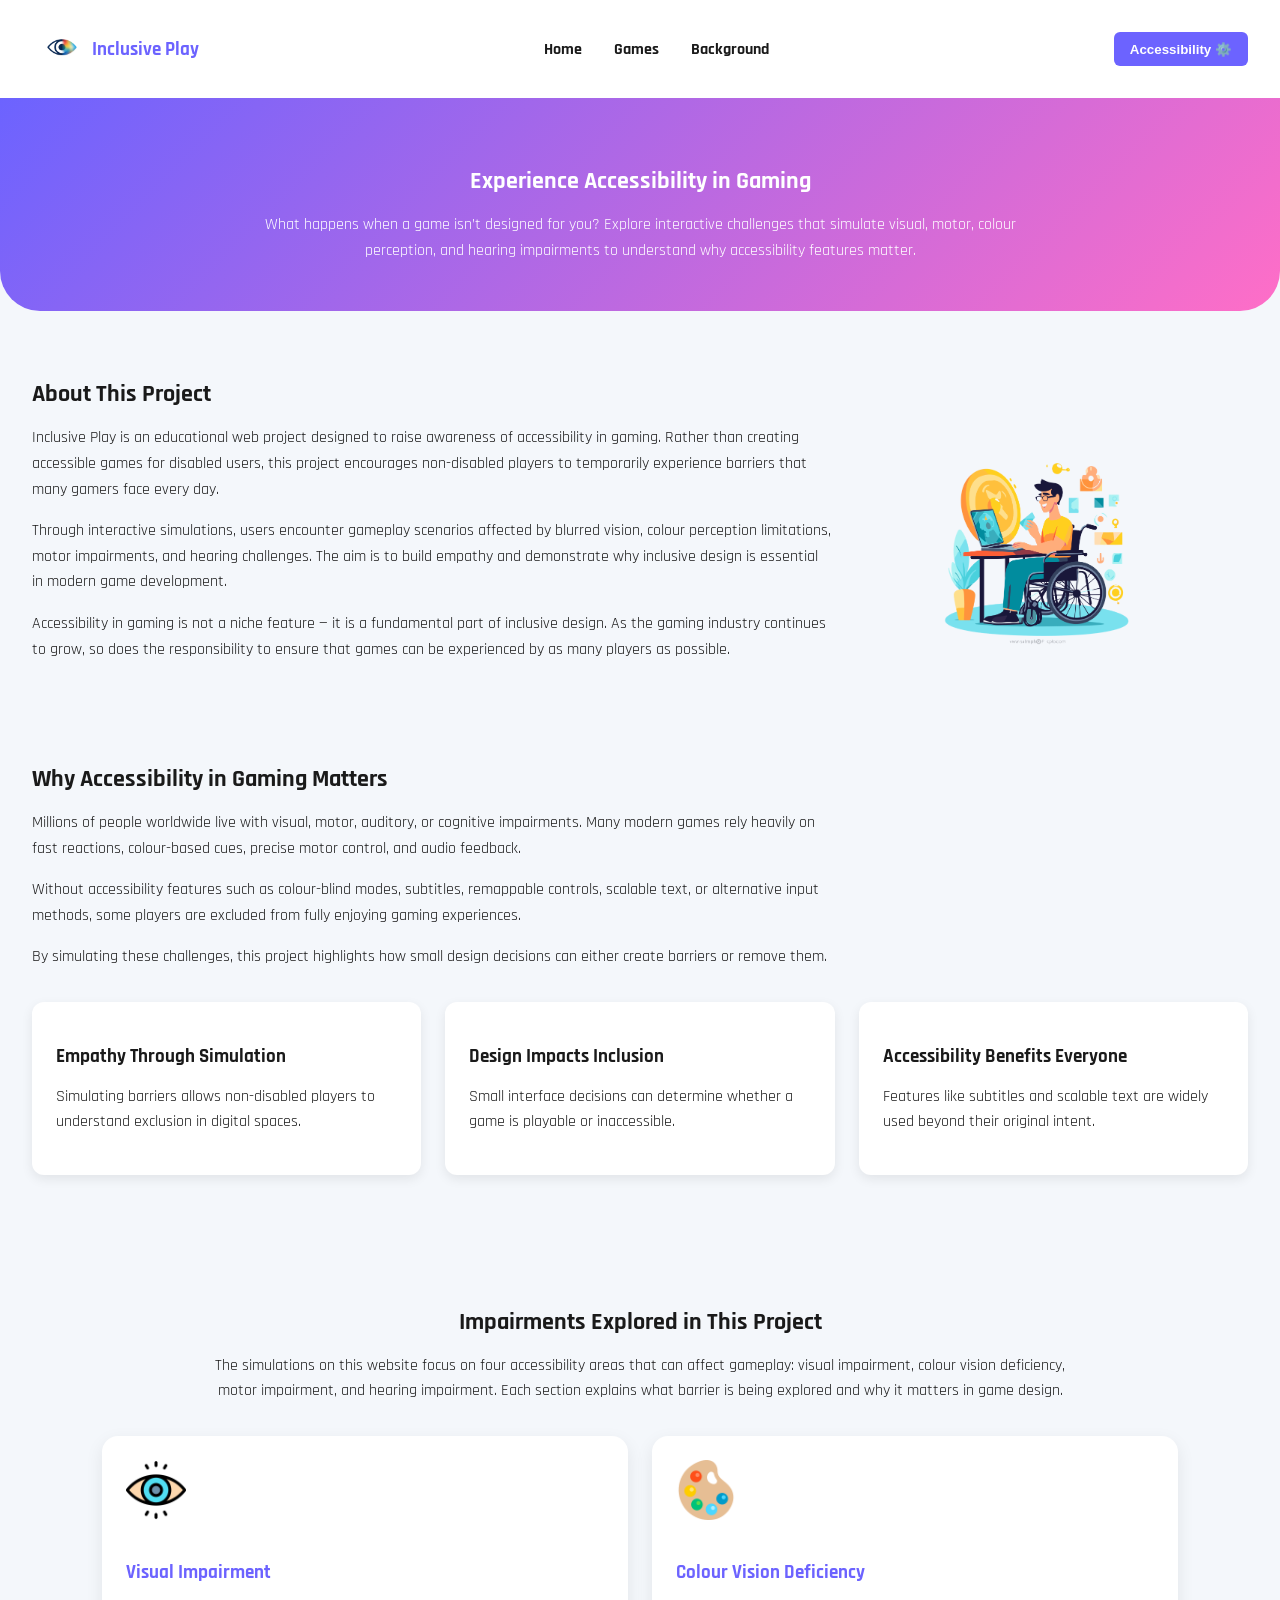
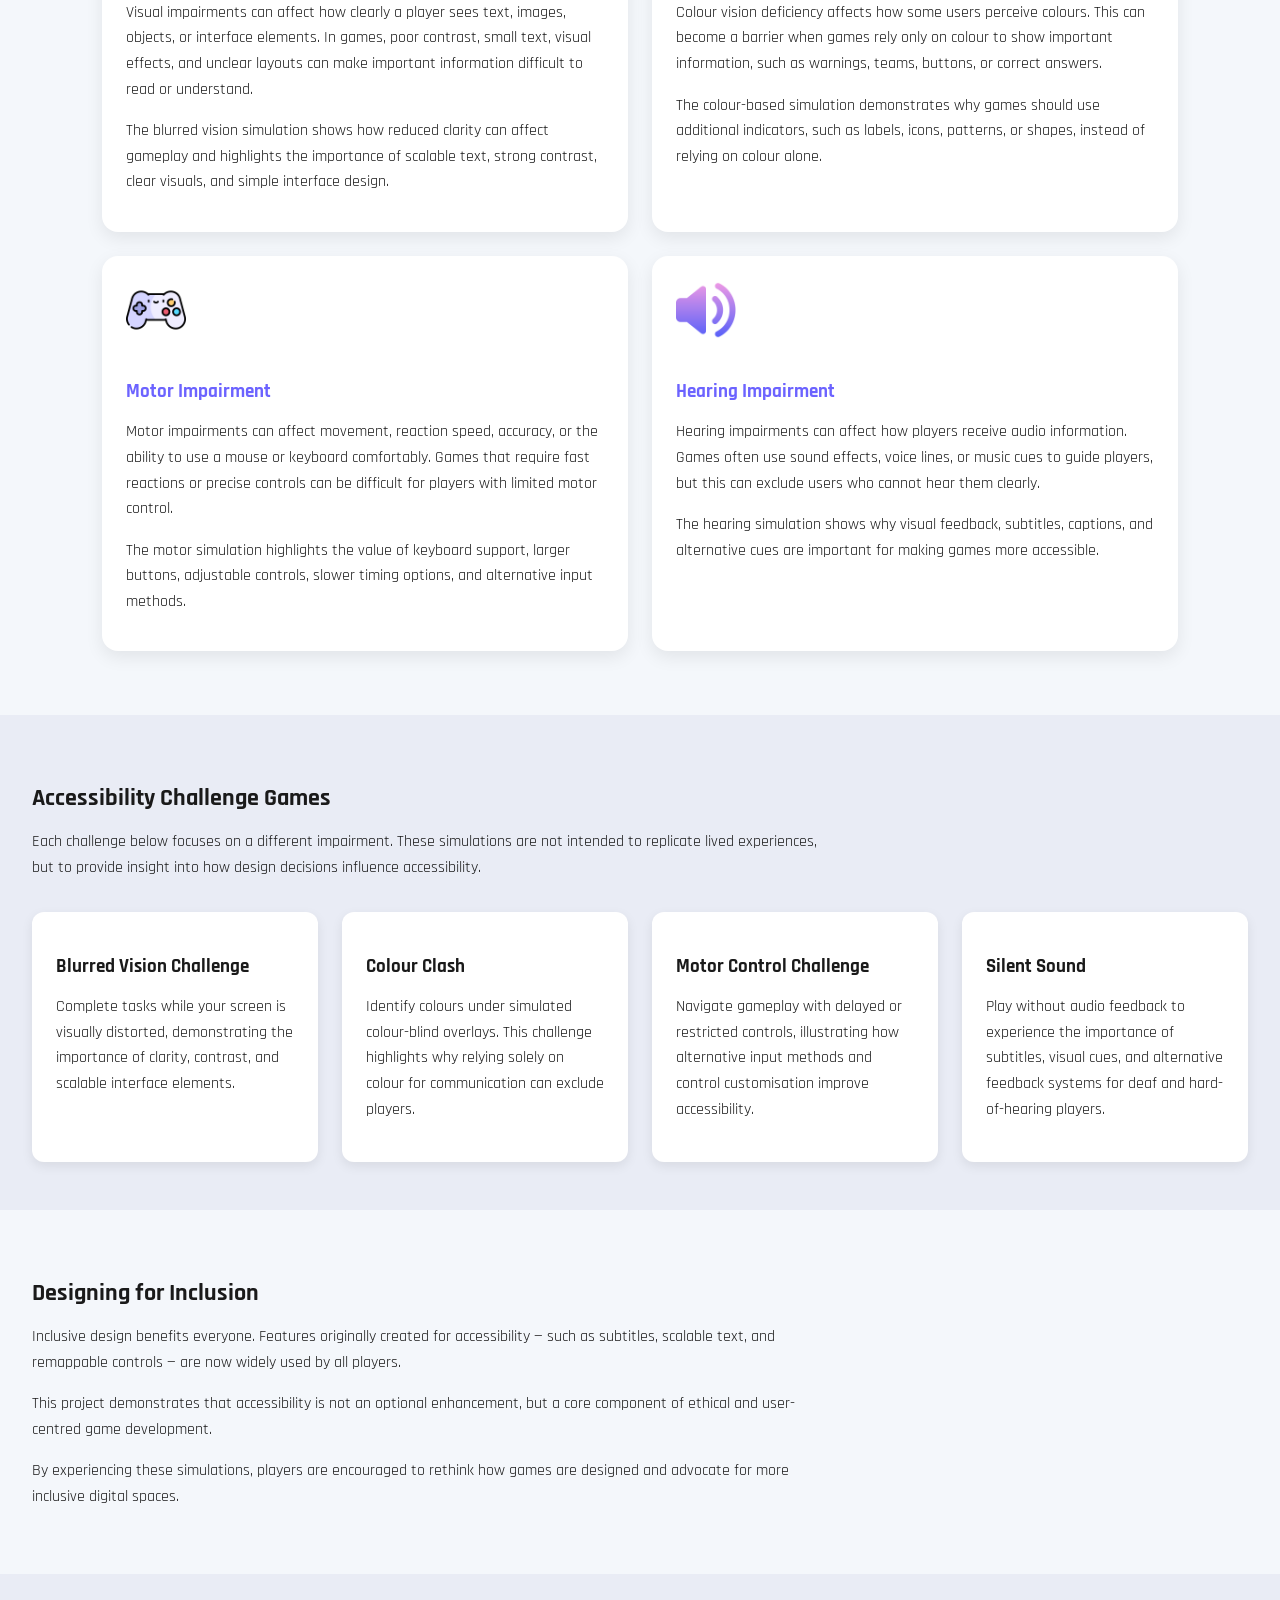
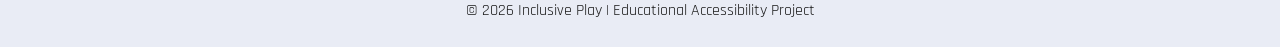
==== index.html @ 2feca3db "Add files via upload" ====
<!DOCTYPE html>
<html lang="en">
<head>
<meta charset="UTF-8">
<title>Inclusive Play</title>
<meta name="viewport" content="width=device-width, initial-scale=1.0">

<link href="https://fonts.googleapis.com/css2?family=Atkinson+Hyperlegible:wght@400;700&family=Rajdhani:wght@400;600&family=Share+Tech+Mono&display=swap" rel="stylesheet">

<link rel="icon" type="image/png" href="images/inclusive play.png">
<link rel="stylesheet" href="css/homepage.css">
</head>


<body>

<div id="scrollProgress"></div>

<a href="#mainContent" class="skip-link">Skip to main content</a>



<!-- Navbar -->

<header class="navbar">

<div class="logo">
    <img src="images/inclusive play.png" alt="Inclusive Play logo">
    <span>Inclusive Play</span>
</div>

<nav aria-label="Main Navigation">
<ul>
<li><a href="index.html" class="active">Home</a></li>
<li><a href="html/games.html">Games</a></li>
<li><a href=".//html/background.html">Background</a></li>
</ul>
</nav>

<!-- Accessibility -->
<div class="accessibility-container">

<button id="accessBtn" aria-expanded="false">
Accessibility ⚙️
</button>

<div id="accessMenu" class="access-menu" role="menu" aria-hidden="true">

<label for="themeSelect">Theme</label>
<select id="themeSelect">
    <option value="default">Playful (Default)</option>
    <option value="dark">Playful (Dark)</option>
    <option value="soft">Soft Professional (Light)</option>
    <option value="soft-dark">Soft Professional (Dark)</option>
    <option value="calm">Calm Mint (Light)</option>
    <option value="calm-dark">Calm Mint (Dark)</option>
</select>

<label for="fontSelect">Font Style</label>
<select id="fontSelect">
<option value="rajdhani">Modern Tech (Default)</option>
<option value="atkinson">Dyslexia Friendly</option>
<option value="sharetech">Terminal</option>
</select>


<label>Font Size</label>
<button onclick="changeFontSize(1)">Increase</button>
<button onclick="changeFontSize(-1)">Decrease</button>
<div id="fontStatus" aria-live="polite" style="position:absolute; left:-9999px;"></div>


<label for="cbSelect">Colour Blind Mode</label>
<select id="cbSelect">
<option value="none">None</option>
<option value="protanopia">Protanopia</option>
<option value="deuteranopia">Deuteranopia</option>
<option value="tritanopia">Tritanopia</option>
</select>

<label>
  <input type="checkbox" id="highContrast">
  High Contrast Mode
</label>


<label>
  <input type="checkbox" id="keyboardMode">
  High Visibility Focus Mode
</label>

<hr>

<button id="resetBtn">Return to Default</button>

</div>
</div>

</header>

<!-- Main Content -->

<main id="mainContent">

<!-- HERO -->
<section class="hero">

<div class="hero-text">
<h1>Experience Accessibility in Gaming</h1>

<p>
What happens when a game isn’t designed for you? 
Explore interactive challenges that simulate visual, motor,
colour perception, and hearing impairments to understand
why accessibility features matter.
</p>
</div>
</section>

<!-- About -->
<section class="about">
<h2>About This Project</h2>

<p>
Inclusive Play is an educational web project designed to raise
awareness of accessibility in gaming. Rather than creating
accessible games for disabled users, this project encourages
non-disabled players to temporarily experience barriers that
many gamers face every day.
</p>

<p>
Through interactive simulations, users encounter gameplay
scenarios affected by blurred vision, colour perception
limitations, motor impairments, and hearing challenges.
The aim is to build empathy and demonstrate why inclusive
design is essential in modern game development.
</p>

<p>
Accessibility in gaming is not a niche feature — it is a
fundamental part of inclusive design. As the gaming industry
continues to grow, so does the responsibility to ensure that
games can be experienced by as many players as possible.
</p>

<div class="about-image">
<img src="images/hero.png" alt="Gaming accessibility illustration">
</div>

</section>


<!-- Background -->
<section class="background">
<h2>Why Accessibility in Gaming Matters</h2>

<p>
Millions of people worldwide live with visual, motor,
auditory, or cognitive impairments. Many modern games
rely heavily on fast reactions, colour-based cues,
precise motor control, and audio feedback.
</p>

<p>
Without accessibility features such as colour-blind modes,
subtitles, remappable controls, scalable text, or alternative
input methods, some players are excluded from fully enjoying
gaming experiences.
</p>

<p>
By simulating these challenges, this project highlights
how small design decisions can either create barriers
or remove them.
</p>

<div class="why-points">
    <div class="why-item">
        <h3>Empathy Through Simulation</h3>
        <p>Simulating barriers allows non-disabled players to understand exclusion in digital spaces.</p>
    </div>

    <div class="why-item">
        <h3>Design Impacts Inclusion</h3>
        <p>Small interface decisions can determine whether a game is playable or inaccessible.</p>
    </div>

    <div class="why-item">
        <h3>Accessibility Benefits Everyone</h3>
        <p>Features like subtitles and scalable text are widely used beyond their original intent.</p>
    </div>
</div>


</section>

<!-- Impairment Information -->
<section class="impairments">
<h2>Impairments Explored in This Project</h2>

<p>
The simulations on this website focus on four accessibility areas that can affect gameplay:
visual impairment, colour vision deficiency, motor impairment, and hearing impairment.
Each section explains what barrier is being explored and why it matters in game design.
</p>

<div class="impairment-grid">

<div class="impairment-card">
    <img src="images/eye.png" alt="" class="impairment-icon">
<h3>Visual Impairment</h3>
<p>
Visual impairments can affect how clearly a player sees text, images, objects, or interface
elements. In games, poor contrast, small text, visual effects, and unclear layouts can make
important information difficult to read or understand.
</p>
<p>
The blurred vision simulation shows how reduced clarity can affect gameplay and highlights
the importance of scalable text, strong contrast, clear visuals, and simple interface design.
</p>
</div>

<div class="impairment-card">
    <img src="images/palette.png" alt="" class="impairment-icon">
<h3>Colour Vision Deficiency</h3>
<p>
Colour vision deficiency affects how some users perceive colours. This can become a barrier
when games rely only on colour to show important information, such as warnings, teams,
buttons, or correct answers.
</p>
<p>
The colour-based simulation demonstrates why games should use additional indicators,
such as labels, icons, patterns, or shapes, instead of relying on colour alone.
</p>
</div>

<div class="impairment-card">
    <img src="images/game-controller.png" alt="" class="impairment-icon">
<h3>Motor Impairment</h3>
<p>
Motor impairments can affect movement, reaction speed, accuracy, or the ability to use a
mouse or keyboard comfortably. Games that require fast reactions or precise controls can
be difficult for players with limited motor control.
</p>
<p>
The motor simulation highlights the value of keyboard support, larger buttons, adjustable
controls, slower timing options, and alternative input methods.
</p>
</div>

<div class="impairment-card">
    <img src="images/sound.png" alt="" class="impairment-icon">
<h3>Hearing Impairment</h3>
<p>
Hearing impairments can affect how players receive audio information. Games often use
sound effects, voice lines, or music cues to guide players, but this can exclude users who
cannot hear them clearly.
</p>
<p>
The hearing simulation shows why visual feedback, subtitles, captions, and alternative cues
are important for making games more accessible.
</p>
</div>

</div>
</section>

<!-- Games -->
<section class="games">
<h2>Accessibility Challenge Games</h2>

<p>
Each challenge below focuses on a different impairment.
These simulations are not intended to replicate lived experiences,
but to provide insight into how design decisions influence accessibility.
</p>

<div class="game-grid">

<a class="game-card" href="../html/games.html">
<h3>Blurred Vision Challenge</h3>
<p>
Complete tasks while your screen is visually distorted,
demonstrating the importance of clarity, contrast,
and scalable interface elements.
</p>
</a>

<a class="game-card" href="../html/games.html">
<h3>Colour Clash</h3>
<p>
Identify colours under simulated colour-blind overlays.
This challenge highlights why relying solely on colour
for communication can exclude players.
</p>
</a>

<a class="game-card" href="../html/games.html">
<h3>Motor Control Challenge</h3>
<p>
Navigate gameplay with delayed or restricted controls,
illustrating how alternative input methods and
control customisation improve accessibility.
</p>
</a>

<a class="game-card" href="../html/games.html">
<h3>Silent Sound</h3>
<p>
Play without audio feedback to experience the importance
of subtitles, visual cues, and alternative feedback systems
for deaf and hard-of-hearing players.
</p>
</a>

</div>

</section>

<!-- Reflection-->
<section class="reflection">
<h2>Designing for Inclusion</h2>

<p>
Inclusive design benefits everyone. Features originally
created for accessibility — such as subtitles, scalable text,
and remappable controls — are now widely used by all players.
</p>

<p>
This project demonstrates that accessibility is not an
optional enhancement, but a core component of ethical
and user-centred game development.
</p>

<p>
By experiencing these simulations, players are encouraged
to rethink how games are designed and advocate for more
inclusive digital spaces.
</p>

</section>

</main>

<!-- Footer -->

<footer>
<p>© 2026 Inclusive Play | Educational Accessibility Project</p>
</footer>

<!-- Colour Blind Filters -->

<svg width="0" height="0" style="position:absolute">

<filter id="protanopia">
<feColorMatrix type="matrix"
values="0.567,0.433,0,0,0
        0.558,0.442,0,0,0
        0,0.242,0.758,0,0
        0,0,0,1,0"/>
</filter>

<filter id="deuteranopia">
<feColorMatrix type="matrix"
values="0.625,0.375,0,0,0
        0.7,0.3,0,0,0
        0,0.3,0.7,0,0
        0,0,0,1,0"/>
</filter>

<filter id="tritanopia">
<feColorMatrix type="matrix"
values="0.95,0.05,0,0,0
        0,0.433,0.567,0,0
        0,0.475,0.525,0,0
        0,0,0,1,0"/>
</filter>

</svg>

<script src="js/homepage.js"></script>


</body>
</html>
---- css/homepage.css ----
/* Root Variables */

:root {
    --bg-color: #f4f7fb;
    --primary-color: #6c63ff;
    --secondary-color: #ff6ec7;
    --text-color: #1a1a1a;
    --card-bg: #ffffff;
    --nav-bg: #ffffff;
    --footer-bg: #e9ecf5;

    --main-font: 'Rajdhani', sans-serif;
}

/* Global */

body {
    margin: 0;
    padding: 0;
    font-family: var(--main-font);
    background-color: var(--bg-color);
    color: var(--text-color);
    transition: all 0.3s ease;
}

h1, h2, h3 {
    font-weight: 700;
    margin-bottom: 1rem;
}

p {
    line-height: 1.6;
    max-width: 800px;
}

/* Scroll Progress Bar */
#scrollProgress {
    position: fixed;
    top: 0;
    left: 0;
    height: 4px;
    width: 0%;
    background: linear-gradient(90deg, var(--primary-color), var(--secondary-color));
    z-index: 9999;
    transition: width 0.2s ease;
}

/* Navbar */

.navbar {
    display: flex;
    justify-content: space-between;
    align-items: center;
    padding: 1.2rem 2rem;
    background-color: var(--nav-bg);
    box-shadow: 0 2px 10px rgba(0, 0, 0, 0.38);
    overflow: visible;
}

.logo {
    font-weight: 700;
    font-size: 1.5rem;
    color: var(--primary-color);
}

.navbar ul {
    list-style: none;
    display: flex;
    gap: 2rem;
    margin: 0;
    padding: 0;
}

.navbar a {
    text-decoration: none;
    color: var(--text-color);
    font-weight: 700;
    position: relative;
    display: inline-block;
    transition: all 0.3s ease;
}

/* Animated underline */
.navbar a::after {
    content: "";
    position: absolute;
    left: 0;
    bottom: -5px;
    width: 0%;
    height: 3px;
    background-color: var(--primary-color);
    transition: width 0.3s ease;
}

.navbar a:hover::after {
    width: 100%;
}

.navbar a:hover {
    transform: translateY(-2px);
    color: var(--primary-color);
}

.logo {
    display: flex;
    align-items: center;
    gap: 0rem;
    font-weight: 700;
    font-size: 1.2rem;
}

.logo img {
    width: 60px;
    height: 60px;
    object-fit: contain;
}

/* Accessibility Dropdown */
.accessibility-container {
    position: relative;
}

#accessBtn {
    padding: 0.6rem 1rem;
    border: none;
    background-color: var(--primary-color);
    color: white;
    font-weight: 600;
    cursor: pointer;
    border-radius: 6px;
    transition: background-color 0.3s ease, transform 0.2s ease;
}

#accessBtn:hover {
    background-color: var(--secondary-color);
    transform: translateY(-2px);
}

/* Dropdown Menu */
.access-menu {
    position: absolute;
    right: 0;
    top: 120%;
    background-color: var(--card-bg);
    padding: 1rem;
    width: 220px;
    border-radius: 8px;
    box-shadow: 0 5px 20px rgba(0,0,0,0.1);
    display: flex;
    flex-direction: column;
    gap: 0.5rem;
    z-index: 9999;

    /* Animation properties */
    max-height: 0;
    opacity: 0;
    overflow: hidden;
    transition: max-height 0.4s ease, opacity 0.4s ease;
}

/* Show dropdown */
.access-menu.show {
    max-height: 1000px; 
    opacity: 1;
}

/* Dropdown items */
.access-menu select,
.access-menu button {
    padding: 0.4rem;
    font-family: inherit;
    border-radius: 4px;
    border: none;
    cursor: pointer;
    transition: all 0.3s ease;
}

.high-contrast {
  filter: contrast(200%) brightness(120%);
}

/* Select stays neutral but theme-aware */
.access-menu select {
    background-color: var(--card-bg);
    color: var(--text-color);
    border: 1px solid #ccc;
}

/* Increase / Decrease buttons themed */
.access-menu button {
    background-color: var(--secondary-color);
    color: white;
}

/* Reset button themed */
#resetBtn {
    background-color: var(--primary-color);
    color: white;
}

/* Hover animation for buttons & select */
.access-menu select:hover,
.access-menu button:hover {
    transform: translateY(-2px);
    box-shadow: 0 4px 12px rgba(0,0,0,0.15);
    filter: brightness(1.1);  /* Slight glow effect */
}

/* Hover effects for buttons and selects */
.access-menu select:hover,
.access-menu button:hover {
    background-color: var(--primary-color);
    color: white;
    transform: translateY(-2px);
    box-shadow: 0 4px 12px rgba(0,0,0,0.15);
}


/* Sections */

section {
    padding: 3rem 2rem;
}

.hero {
    text-align: center;
    background: linear-gradient(135deg, var(--primary-color), var(--secondary-color));
    color: white;
    border-radius: 0 0 40px 40px;
}

.hero p {
    margin: auto;
}

.about,
.background,
.reflection {
    background-color: var(--bg-color);
}

.games {
    background-color: var(--footer-bg);
}

/* Game Cards */

.game-grid {
    display: grid;
    grid-template-columns: repeat(auto-fit, minmax(250px, 1fr));
    gap: 1.5rem;
    margin-top: 2rem;
}

.game-card {
    background-color: var(--card-bg);
    padding: 1.5rem;
    border-radius: 12px;
    box-shadow: 0 4px 12px rgba(0,0,0,0.08);
    transition: transform 0.3s ease, box-shadow 0.3s ease;
}

.game-card:hover {
    transform: translateY(-6px);
    box-shadow: 0 8px 20px rgba(0,0,0,0.15);
}

/*  Footer */

footer {
    text-align: center;
    padding: 1.5rem;
    background-color: var(--footer-bg);
}

footer p {
    margin: 0;
    max-width: none;
}


/* ================= THEMES ================= */

/* Playful (Default / Light) */
body {
    --bg-color: #f4f7fb;                /* light mode background */
    --primary-color: #6c63ff;
    --secondary-color: #ff6ec7;
    --text-color: #1a1a1a;
    --card-bg: #ffffff;
    --nav-bg: #ffffff;
    --footer-bg: #e9ecf5;
}

body.dark {
    --bg-color: #121212;               /* dark mode background */
    --primary-color: #7b61ff;
    --secondary-color: #ff6ec7;
    --text-color: #f1f1f1;
    --card-bg: #1e1e1e;
    --nav-bg: #1a1a1a;
    --footer-bg: #181818;
}

/* Soft Professional */
body.soft {
    --bg-color: #f7f9fc;          /* light mode background */
    --primary-color: #3a86ff;
    --secondary-color: #8338ec;
    --text-color: #222;
    --card-bg: #ffffff;
    --nav-bg: #ffffff;
    --footer-bg: #edf2fb;
}

body.soft.dark {
    --bg-color: #1e1e2f;          /* dark mode background */
    --primary-color: #7b61ff;
    --secondary-color: #c084fc;
    --text-color: #e1e1e1;
    --card-bg: #2b2b3b;
    --nav-bg: #222233;
    --footer-bg: #1c1c2a;
}

/* Calm Mint */
body.calm {
    --bg-color: #e6f7f1;          /* light mint */
    --primary-color: #3fc1a9;
    --secondary-color: #72e2c0;
    --text-color: #1f3d3a;
    --card-bg: #ffffff;
    --nav-bg: #ffffff;
    --footer-bg: #d4f0e5;
}

body.calm.dark {
    --bg-color: #1f3d3a;          /* dark mint */
    --primary-color: #3fc1a9;
    --secondary-color: #72e2c0;
    --text-color: #e6f7f1;
    --card-bg: #26403c;
    --nav-bg: #1b2c28;
    --footer-bg: #203733;
}


/*  Responsive */

@media (max-width: 768px) {

.navbar {
    flex-direction: column;
    gap: 1rem;
}

.navbar ul {
    flex-direction: column;
    align-items: center;
}


.accessibility-container {
    width: 100%;
    display: flex;
    justify-content: center;
}
}

/* Why Accessibility Grid */
.why-points {
    display: grid;
    grid-template-columns: repeat(auto-fit, minmax(220px, 1fr));
    gap: 1.5rem;
    margin-top: 2rem;
}

.why-item {
    background-color: var(--card-bg);
    padding: 1.5rem;
    border-radius: 12px;
    box-shadow: 0 4px 12px rgba(0,0,0,0.08);
    transition: transform 0.3s ease;
}

.why-item:hover {
    transform: translateY(-4px);
}

/* Fade In */
.fade-in {
    opacity: 0;
    transform: translateY(20px);
    transition: opacity 0.6s ease, transform 0.6s ease;
}

.fade-in.visible {
    opacity: 1;
    transform: translateY(0);
}

/* Keyboard Mode */

body.keyboard-mode *:focus {
    outline: 3px solid var(--secondary-color);
    outline-offset: 3px;
    border-radius: 4px;
}

body.keyboard-mode button:focus,
body.keyboard-mode a:focus,
body.keyboard-mode select:focus {
    box-shadow: 0 0 0 4px rgba(255, 110, 199, 0.4);
}

.skip-link {
    position: absolute;
    top: -40px;
    left: 10px;
    background: var(--primary-color);
    color: white;
    padding: 8px 12px;
    border-radius: 6px;
    text-decoration: none;
    transition: top 0.3s ease;
    z-index: 1000;
}

.skip-link:focus {
    top: 10px;
}

.highlight {
    background: var(--card-bg);
    padding: 2rem;
    border-radius: 16px;
    box-shadow: 0 6px 20px rgba(0,0,0,0.08);
}

.game-card {
    display: block;
    text-decoration: none;
    color: inherit;       
}

/* Impairment Information Section */

.impairments {
    padding: 4rem 8%;
    text-align: center;
}

.impairments h2 {
    margin-bottom: 1rem;
}

.impairments > p {
    margin: 0 auto 2rem auto;
    max-width: 850px;
}

.impairment-grid {
    display: grid;
    grid-template-columns: repeat(2, 1fr);
    gap: 1.5rem;
    margin-top: 2rem;
}

.impairment-card {
    background: var(--card-bg);
    padding: 1.5rem;
    border-radius: 16px;
    box-shadow: 0 6px 18px rgba(0,0,0,0.08);
    text-align: left;
}

.impairment-card h3 {
    color: var(--primary-color);
    margin-bottom: 0.8rem;
}

.impairment-card p {
    max-width: none;
    margin-bottom: 0.8rem;
}

@media (max-width: 768px) {
    .impairment-grid {
        grid-template-columns: 1fr;
    }
}


/* ABOUT SECTION */

.about-image {
    flex: 50;
    display: grid;
    justify-content: right;
    align-self: flex-start;
    margin-top: -230px;
    margin-right: 110px;
}

.about-image img {
    width: 100%;
    max-width: 200px;
}

/* Mobile */
@media (max-width: 900px) {

    .about {
        flex-direction: column;
        text-align: center;
    }

    .about-image {
        margin-top: 1.5rem;
        margin-right: 0;
        justify-content: center;
        align-self: center;
        order: 2;
    }

    .about-image img {
        max-width: 220px;
    }
}

.impairment-icon {
    width: 60px;
    height: 60px;
    margin-bottom: 1rem;
}
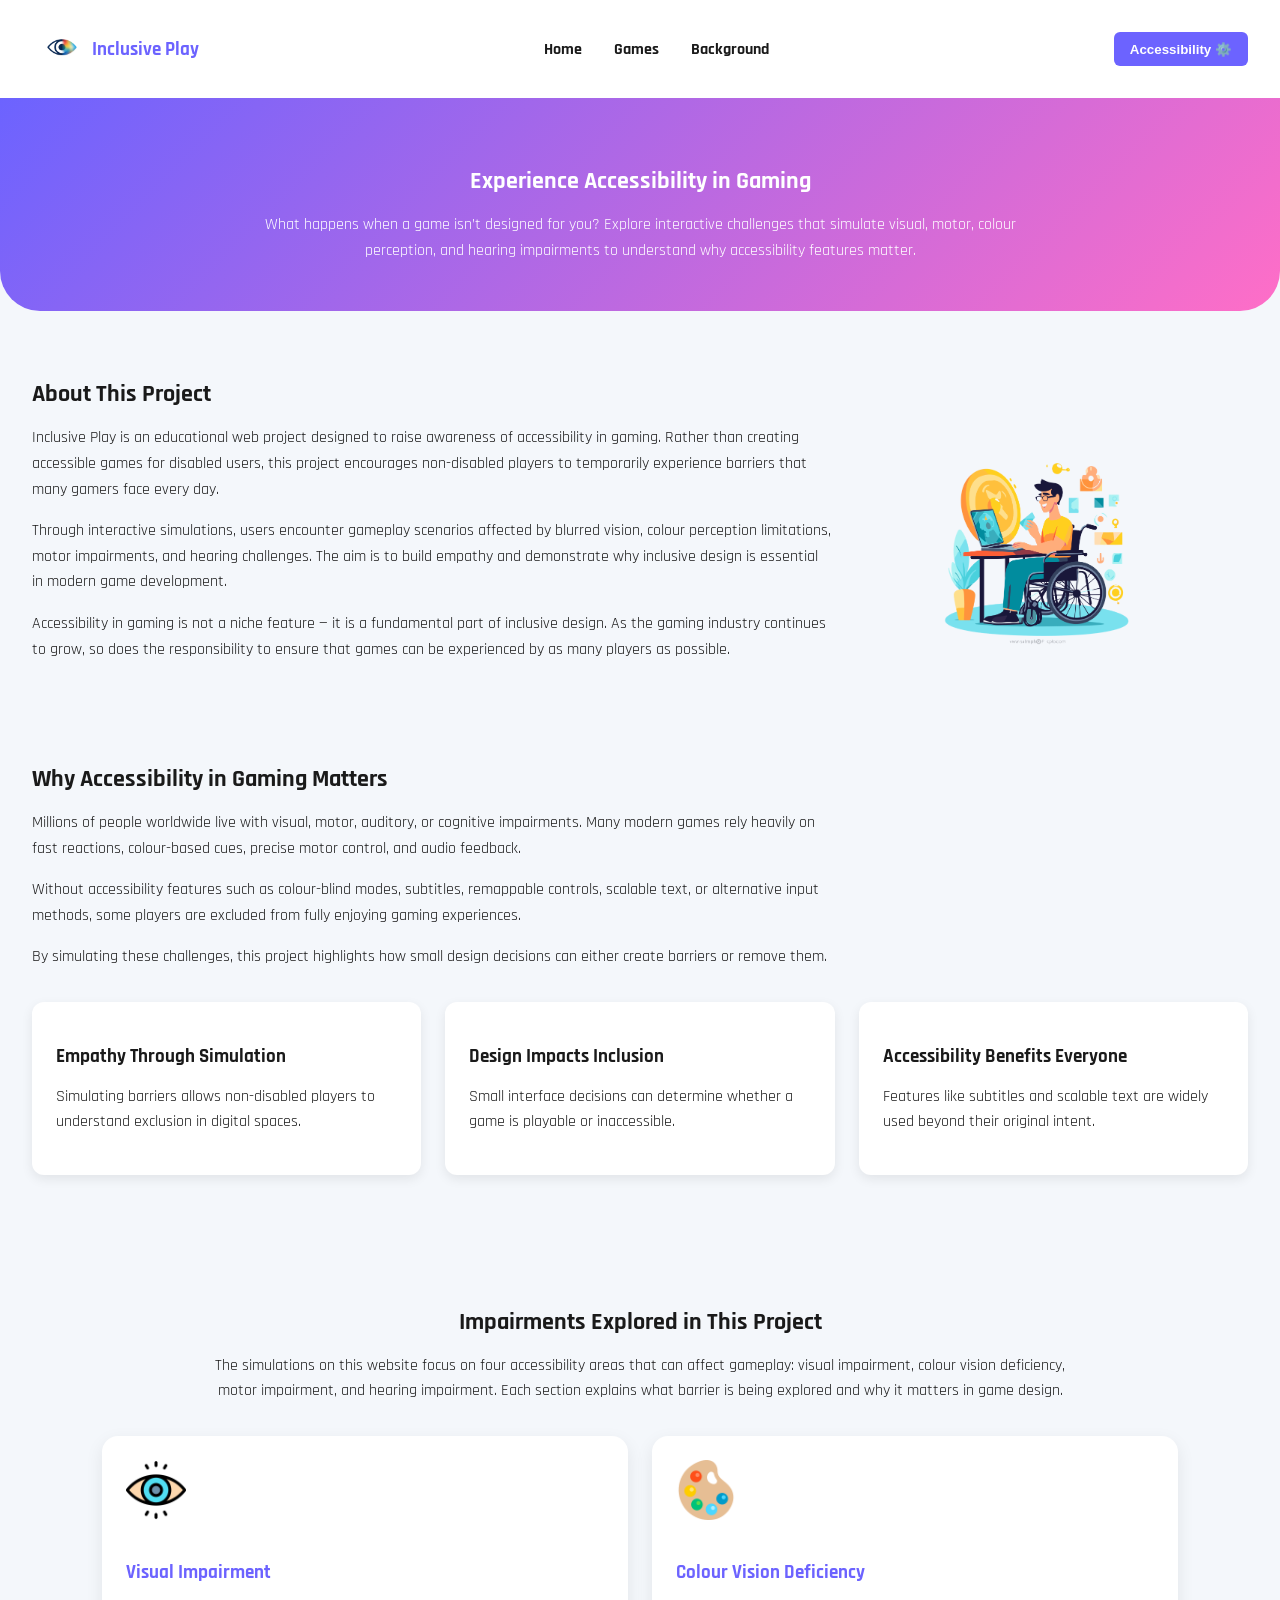
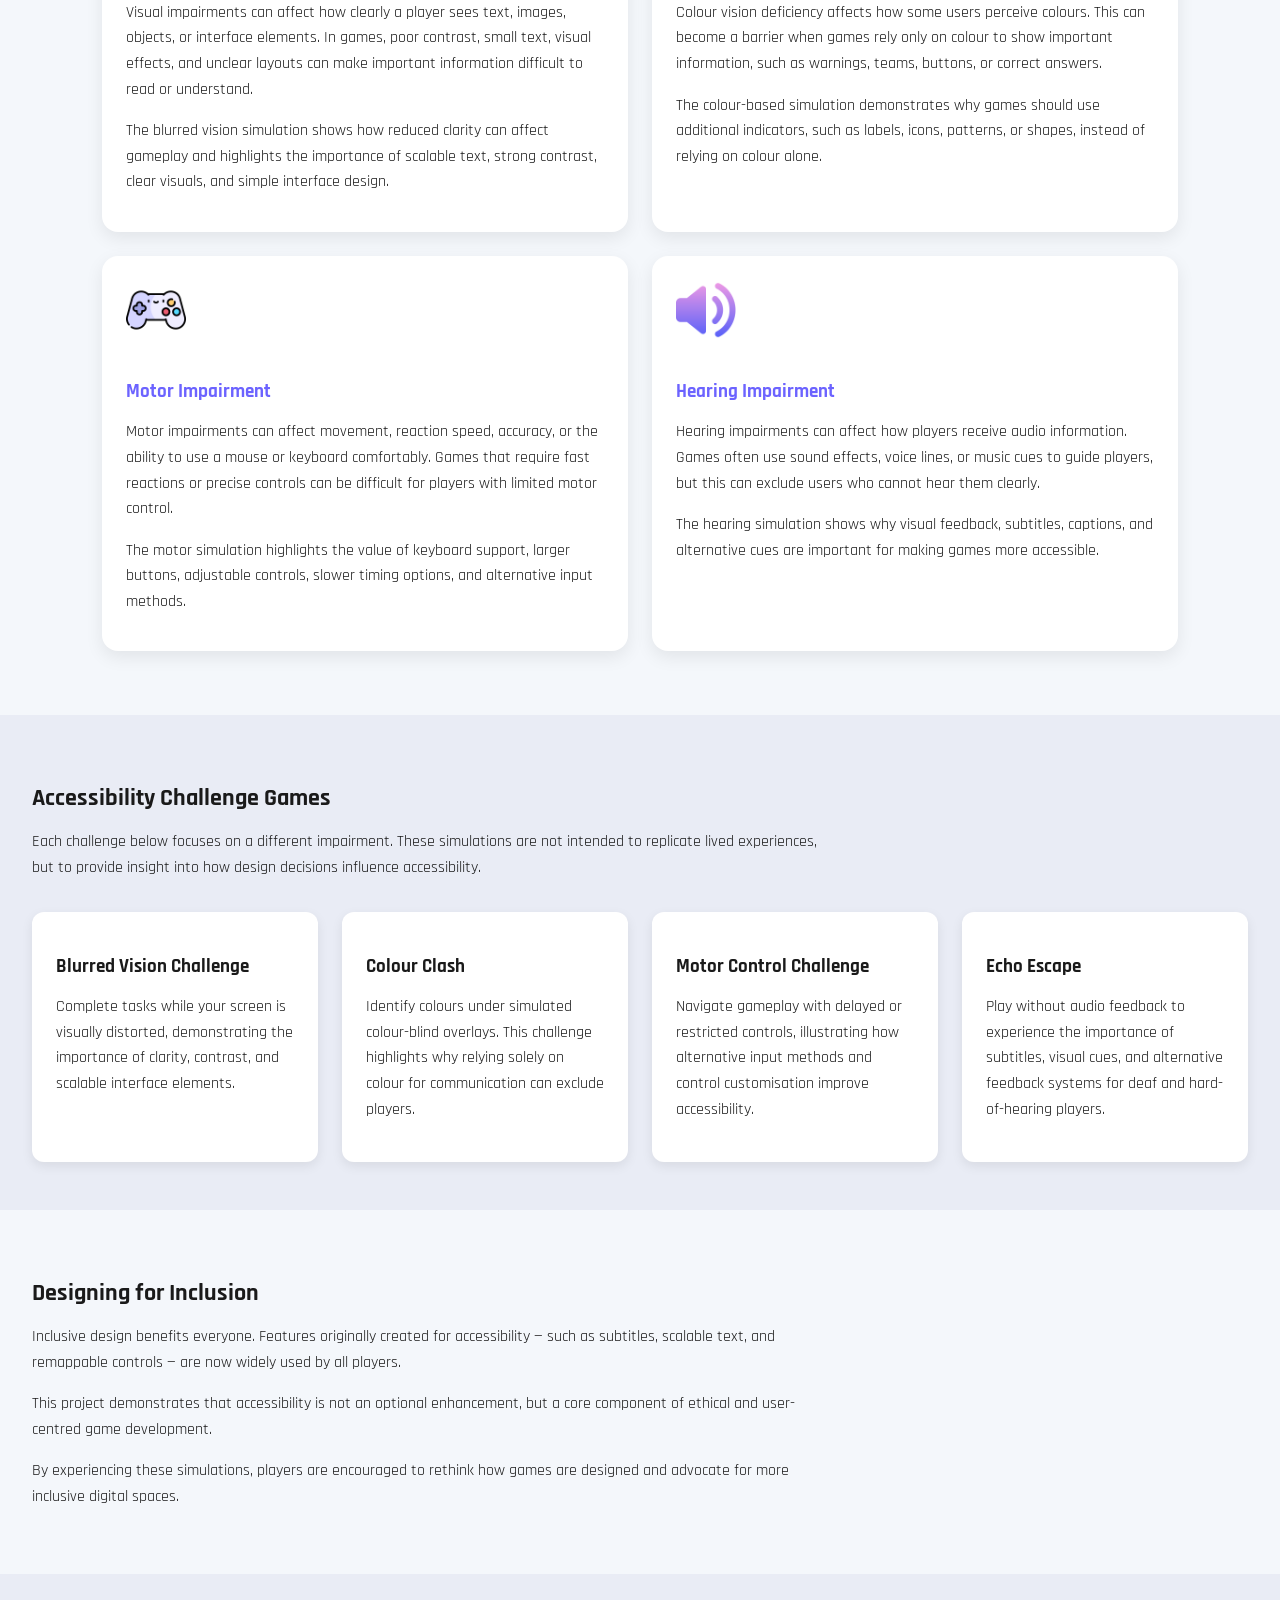
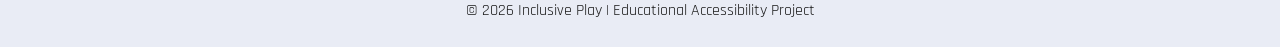
==== commit 9f232f92: "Update index.html" ====
--- a/index.html
+++ b/index.html
@@ -278,7 +278,7 @@
 
 <div class="game-grid">
 
-<a class="game-card" href="../html/games.html">
+<a class="game-card">
 <h3>Blurred Vision Challenge</h3>
 <p>
 Complete tasks while your screen is visually distorted,
@@ -287,7 +287,7 @@
 </p>
 </a>
 
-<a class="game-card" href="../html/games.html">
+<a class="game-card">
 <h3>Colour Clash</h3>
 <p>
 Identify colours under simulated colour-blind overlays.
@@ -296,7 +296,7 @@
 </p>
 </a>
 
-<a class="game-card" href="../html/games.html">
+<a class="game-card">
 <h3>Motor Control Challenge</h3>
 <p>
 Navigate gameplay with delayed or restricted controls,
@@ -305,8 +305,8 @@
 </p>
 </a>
 
-<a class="game-card" href="../html/games.html">
-<h3>Silent Sound</h3>
+<a class="game-card">
+<h3>Echo Escape</h3>
 <p>
 Play without audio feedback to experience the importance
 of subtitles, visual cues, and alternative feedback systems
